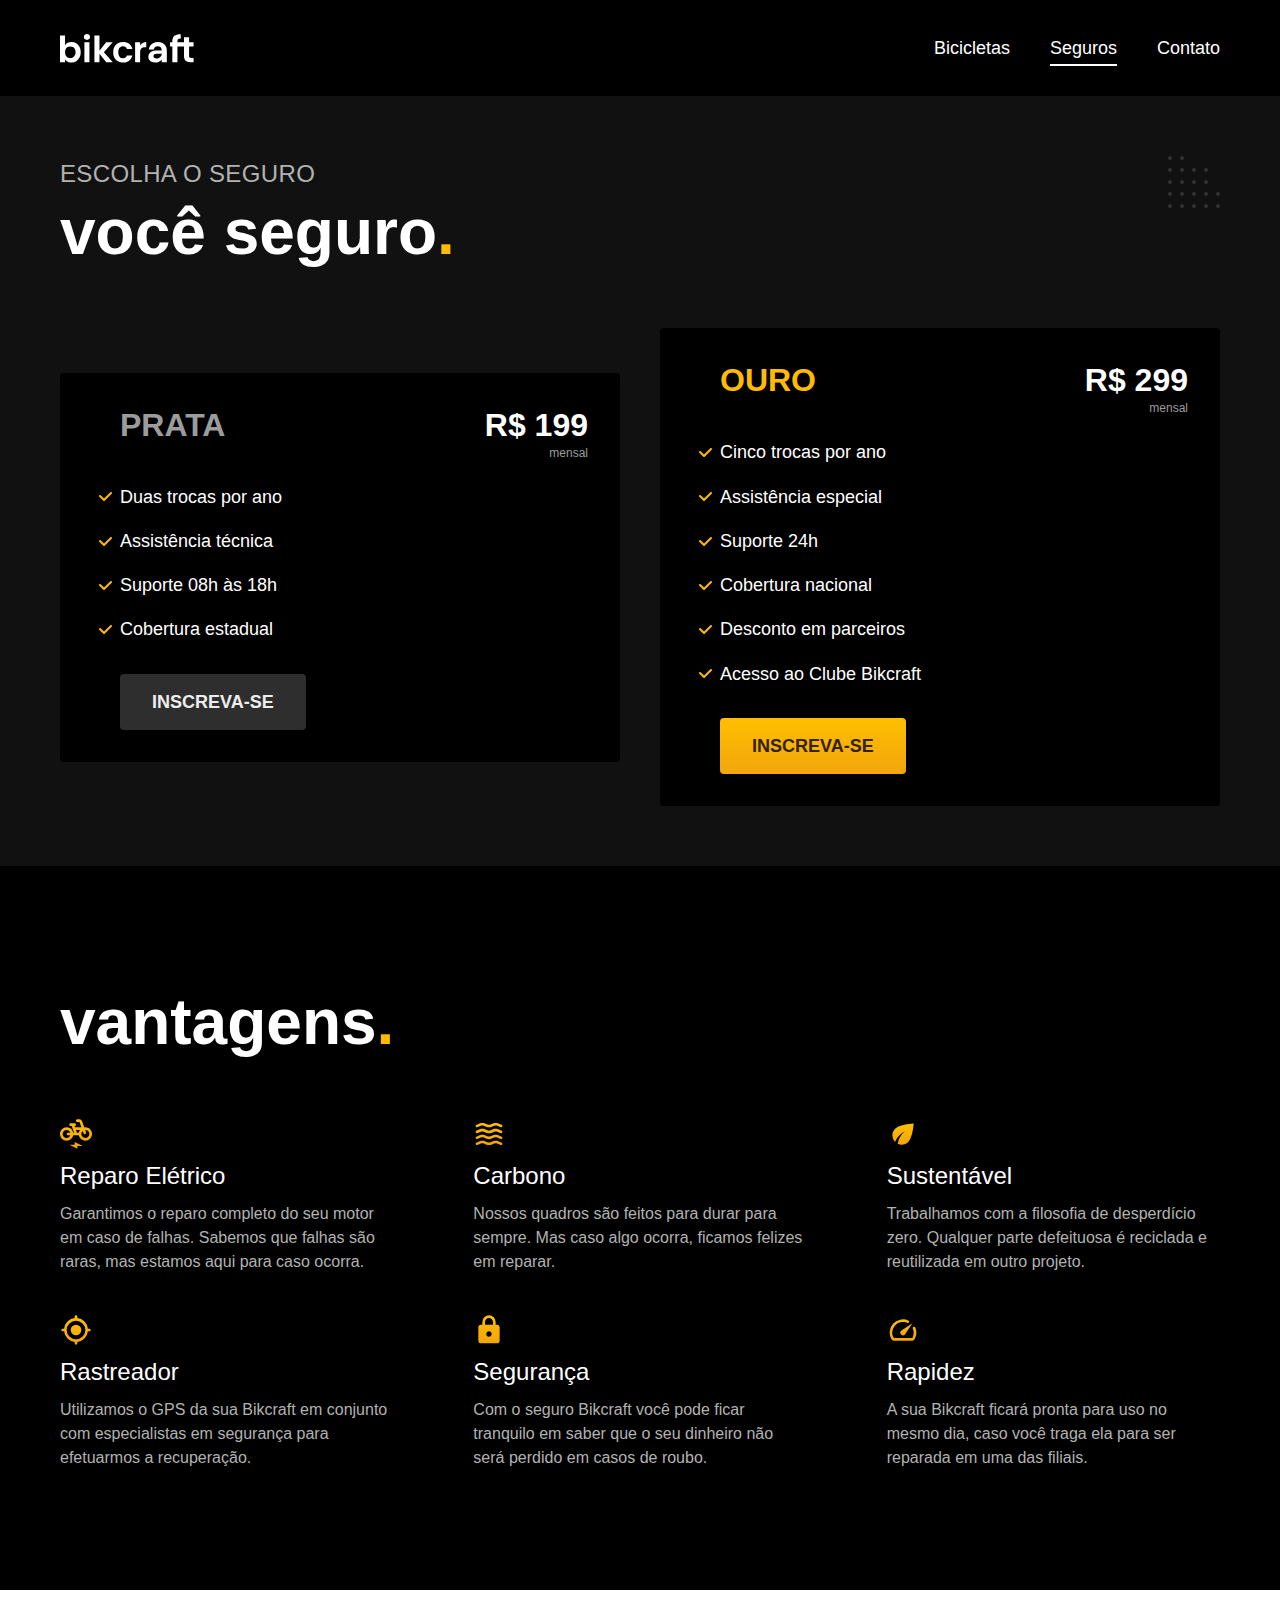
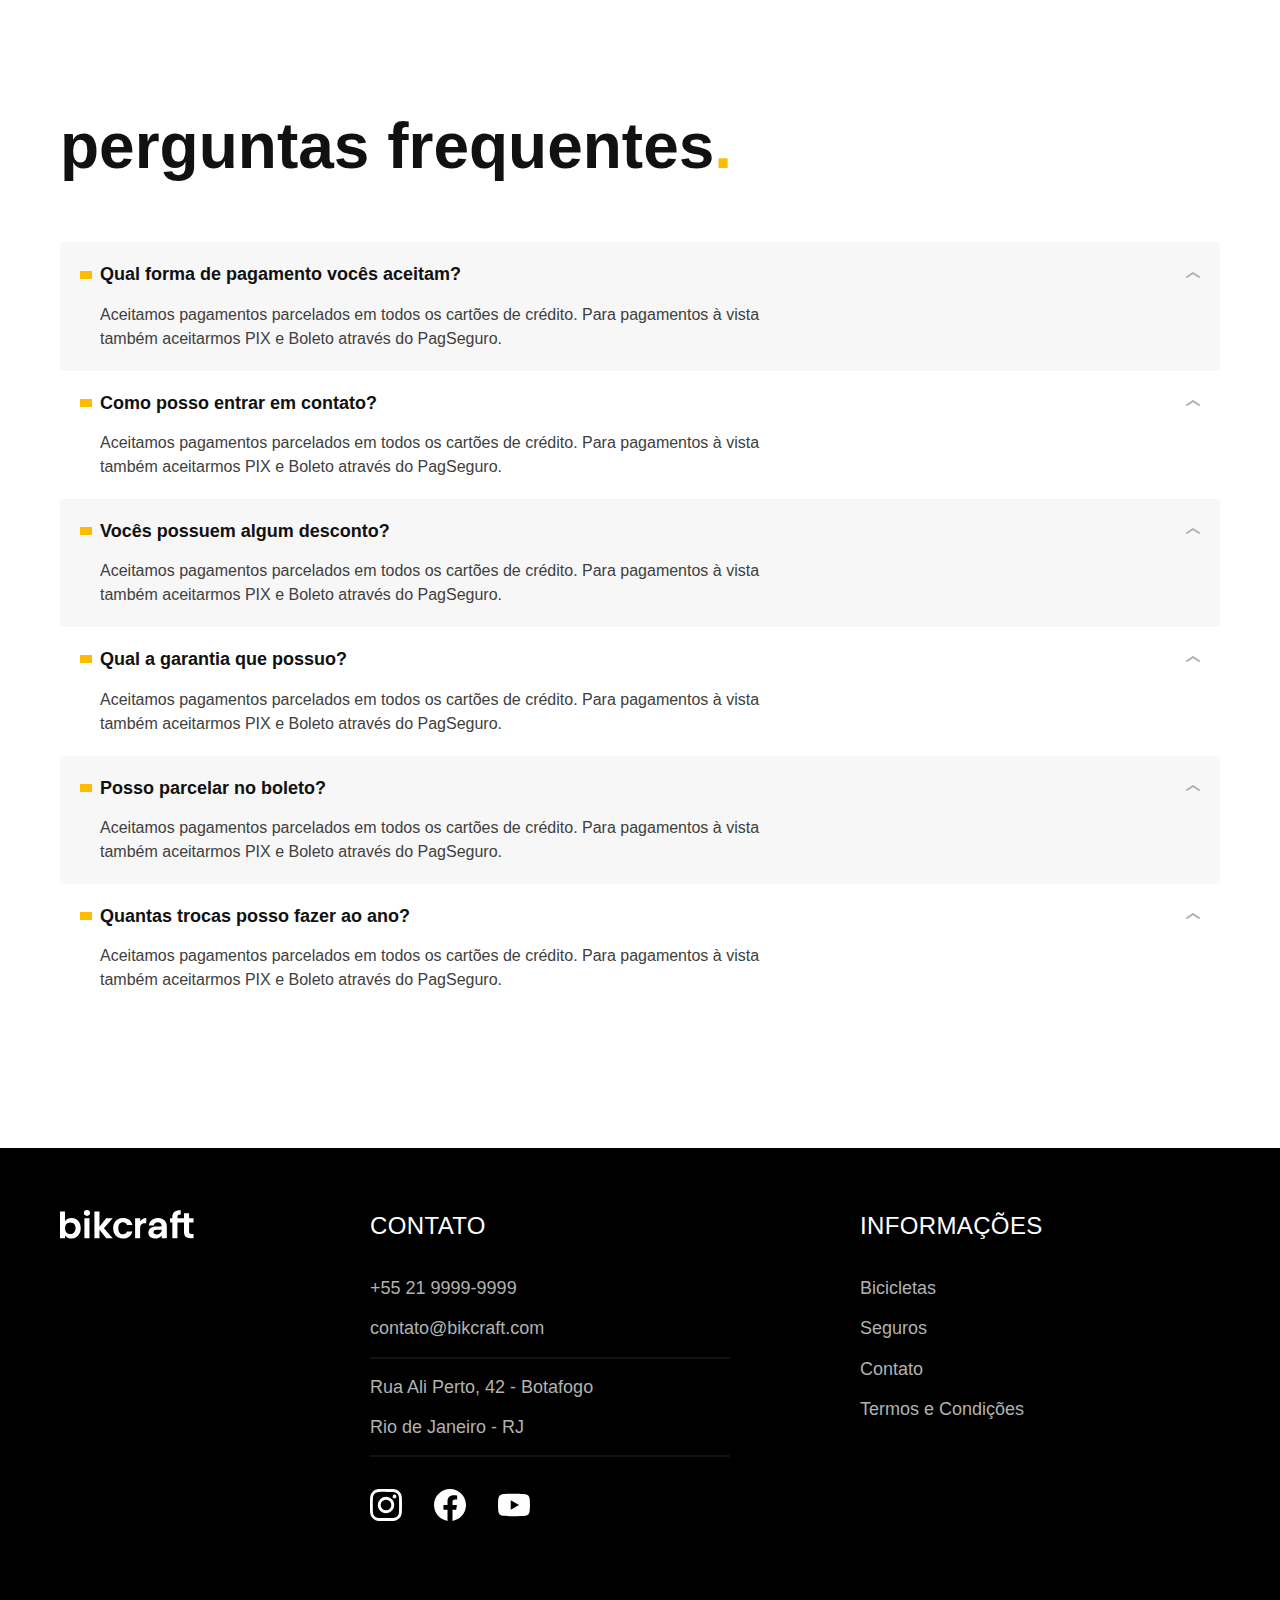
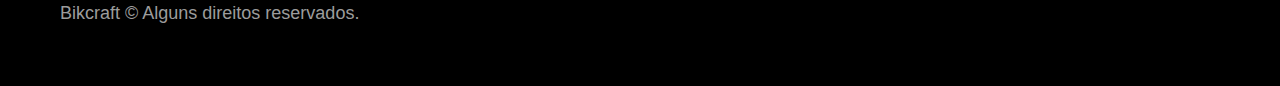
==== seguros.html @ 640259c8 "add active menu" ====
<!DOCTYPE html>
<html lang="pt-br">

<head>
  <meta charset="UTF-8">
  <meta name="viewport" content="width=device-width, initial-scale=1.0">

  <title>Seguros | Bikcraft</title>
  <meta name="description" content="Seguros.">

  <link rel="preload" href="./css/style.css" as="style">
  <link rel="stylesheet" href="./css/style.css">
</head>

<body id="seguros">
  <header class="header-bg">
    <div class="header container">
      <a href="./">
        <img src="./img/bikcraft.svg" alt="Bikcraft">
      </a>

      <nav aria-label="primaria">
        <ul class="header-menu font-1-m cor-0">
          <li><a href="./bicicletas.html">Bicicletas</a></li>
          <li><a href="./seguros.html">Seguros</a></li>
          <li><a href="./contato.html">Contato</a></li>
        </ul>
      </nav>
    </div>
  </header>

  <main class="seguros-bg">
    <div class="titulo-bg">
      <div class="titulo container">
        <p class="font-2-l-b cor-5">Escolha o seguro</p>
        <h1 class="font-1-xxl cor-0">você seguro<span class="cor-p1">.</span></h1>
      </div>
    </div>

    <div class="seguros container">

      <div class="seguros-item">
        <h3 class="font-1-xl cor-6">PRATA</h3>
        <span class="font-1-xl cor-0">R$ 199 <span class="font-1-xs cor-6">mensal</span></span>
        <ul class="font-2-m cor-0">
          <li>Duas trocas por ano</li>
          <li>Assistência técnica</li>
          <li>Suporte 08h às 18h</li>
          <li>Cobertura estadual</li>
        </ul>
        <a class="botao secundario" href="./orcamento.html?tipo=seguro&produto=prata">Inscreva-se</a>
      </div>

      <div class="seguros-item">
        <h3 class="font-1-xl cor-p1">OURO</h3>
        <span class="font-1-xl cor-0">R$ 299 <span class="font-1-xs cor-6">mensal</span></span>
        <ul class="font-2-m cor-0">
          <li>Cinco trocas por ano</li>
          <li>Assistência especial</li>
          <li>Suporte 24h</li>
          <li>Cobertura nacional</li>
          <li>Desconto em parceiros</li>
          <li>Acesso ao Clube Bikcraft</li>
        </ul>
        <a class="botao" href="./orcamento.html?tipo=seguro&produto=ouro">Inscreva-se</a>
      </div>
    </div>
  </main>

  <article class="vantagens-bg">
    <div class="vantagens container">
      <h2 class="font-1-xxl cor-0">vantagens<span class="cor-p1">.</span></h2>
      <ul>
        <li>
          <img src="./img/icones/eletrica.svg" alt="">
          <h3 class="font-1-l cor-0">Reparo Elétrico</h3>
          <p class="font-2-s cor-5">Garantimos o reparo completo do seu motor em caso de falhas. Sabemos que falhas são raras, mas estamos aqui para caso ocorra.</p>
        </li>
        <li>
          <img src="./img/icones/carbono.svg" alt="">
          <h3 class="font-1-l cor-0">Carbono</h3>
          <p class="font-2-s cor-5">Nossos quadros são feitos para durar para sempre. Mas caso algo ocorra, ficamos felizes em reparar.</p>
        </li>
        <li>
          <img src="./img/icones/sustentavel.svg" alt="">
          <h3 class="font-1-l cor-0">Sustentável</h3>
          <p class="font-2-s cor-5">Trabalhamos com a filosofia de desperdício zero. Qualquer parte defeituosa é reciclada e reutilizada em outro projeto.</p>
        </li>
        <li>
          <img src="./img/icones/rastreador.svg" alt="">
          <h3 class="font-1-l cor-0">Rastreador</h3>
          <p class="font-2-s cor-5">Utilizamos o GPS da sua Bikcraft em conjunto com especialistas em segurança para efetuarmos a recuperação.</p>
        </li>
        <li>
          <img src="./img/icones/seguro.svg" alt="">
          <h3 class="font-1-l cor-0">Segurança</h3>
          <p class="font-2-s cor-5">Com o seguro Bikcraft você pode ficar tranquilo em saber que o seu dinheiro não será perdido em casos de roubo.</p>
        </li>
        <li>
          <img src="./img/icones/velocidade.svg" alt="">
          <h3 class="font-1-l cor-0">Rapidez</h3>
          <p class="font-2-s cor-5">A sua Bikcraft ficará pronta para uso no mesmo dia, caso você traga ela para ser reparada em uma das filiais.</p>
        </li>
      </ul>
    </div>
  </article>

  <article class="perguntas container">
    <h2 class="font-1-xxl">perguntas frequentes<span class="cor-p1">.</span></h2>

    <dl>
      <div>
        <dt class="font-1-m-b">Qual forma de pagamento vocês aceitam?</dt>
        <dd class="font-2-s cor-9">Aceitamos pagamentos parcelados em todos os cartões de crédito. Para pagamentos à vista também aceitarmos PIX e Boleto através do PagSeguro.</dd>
      </div>
      <div>
        <dt class="font-1-m-b">Como posso entrar em contato?</dt>
        <dd class="font-2-s cor-9">Aceitamos pagamentos parcelados em todos os cartões de crédito. Para pagamentos à vista também aceitarmos PIX e Boleto através do PagSeguro.</dd>
      </div>
      <div>
        <dt class="font-1-m-b">Vocês possuem algum desconto?</dt>
        <dd class="font-2-s cor-9">Aceitamos pagamentos parcelados em todos os cartões de crédito. Para pagamentos à vista também aceitarmos PIX e Boleto através do PagSeguro.</dd>
      </div>
      <div>
        <dt class="font-1-m-b">Qual a garantia que possuo?</dt>
        <dd class="font-2-s cor-9">Aceitamos pagamentos parcelados em todos os cartões de crédito. Para pagamentos à vista também aceitarmos PIX e Boleto através do PagSeguro.</dd>
      </div>
      <div>
        <dt class="font-1-m-b">Posso parcelar no boleto?</dt>
        <dd class="font-2-s cor-9">Aceitamos pagamentos parcelados em todos os cartões de crédito. Para pagamentos à vista também aceitarmos PIX e Boleto através do PagSeguro.</dd>
      </div>
      <div>
        <dt class="font-1-m-b">Quantas trocas posso fazer ao ano?</dt>
        <dd class="font-2-s cor-9">Aceitamos pagamentos parcelados em todos os cartões de crédito. Para pagamentos à vista também aceitarmos PIX e Boleto através do PagSeguro.</dd>
      </div>
    </dl>
  </article>

  <footer class="footer-bg">
    <div class="footer container">
      <img src="./img/bikcraft.svg" alt="Bikcraft">
      <div class="footer-contato">
        <h3 class="font-2-l-b cor-0">Contato</h3>
        <ul class="font-2-m cor-5">
          <li><a href="tel:+552199999999">+55 21 9999-9999</a></li>
          <li><a href="mailto:contato@bikcraft.com">contato@bikcraft.com</a></li>
          <li>Rua Ali Perto, 42 - Botafogo</li>
          <li>Rio de Janeiro - RJ</li>
        </ul>
        <div class="footer-redes">
          <a href="./">
            <img src="./img/redes/instagram.svg" alt="Instagram">
          </a>
          <a href="./">
            <img src="./img/redes/facebook.svg" alt="Facebook">
          </a>
          <a href="./">
            <img src="./img/redes/youtube.svg" alt="Youtube">
          </a>
        </div>
      </div>
      <div class="footer-informacoes">
        <h3 class="font-2-l-b cor-0">Informações</h3>
        <nav>
          <ul class="font-1-m cor-5">
            <li><a href="./bicicletas.html">Bicicletas</a></li>
            <li><a href="./seguros.html">Seguros</a></li>
            <li><a href="./contato.html">Contato</a></li>
            <li><a href="./termos.html">Termos e Condições</a></li>
          </ul>
        </nav>
      </div>
      <p class="footer-copy font-2-m cor-6">Bikcraft © Alguns direitos reservados.</p>
    </div>
  </footer>
  <script src="./js/script.js"></script>
</body>

</html>
---- css/style.css ----
@import "./global/global.css";
@import "./utilidades/tipografia.css";
@import "./utilidades/cores.css";

@import "./global/header.css";
@import "./global/footer.css";

/* Utilidades */
@import "./utilidades/componentes.css";
@import "./utilidades/formulario.css";

/* Home */
@import "./home/introducao.css";
@import "./home/tecnologia.css";
@import "./home/parceiros.css";
@import "./home/depoimento.css";

/* Bicicletas */
@import "./bicicletas/bicicletas-lista.css";
@import "./bicicletas/bicicletas.css";

/* Bicicleta */
@import "./bicicleta/bicicleta.css";
@import "./bicicleta/seguro.css";

/* Seguros */
@import "./seguros/seguros.css";
@import "./seguros/vantagens.css";
@import "./seguros/perguntas.css";

/* Contato */
@import "./contato/contato.css";
@import "./contato/lojas.css";

/* Contato */
@import "./orcamento/orcamento.css";

/* Termos */
@import "./termos/termos.css";
---- css/style.css ----
@import "./global/global.css";
@import "./utilidades/tipografia.css";
@import "./utilidades/cores.css";

@import "./global/header.css";
@import "./global/footer.css";

/* Utilidades */
@import "./utilidades/componentes.css";
@import "./utilidades/formulario.css";

/* Home */
@import "./home/introducao.css";
@import "./home/tecnologia.css";
@import "./home/parceiros.css";
@import "./home/depoimento.css";

/* Bicicletas */
@import "./bicicletas/bicicletas-lista.css";
@import "./bicicletas/bicicletas.css";

/* Bicicleta */
@import "./bicicleta/bicicleta.css";
@import "./bicicleta/seguro.css";

/* Seguros */
@import "./seguros/seguros.css";
@import "./seguros/vantagens.css";
@import "./seguros/perguntas.css";

/* Contato */
@import "./contato/contato.css";
@import "./contato/lojas.css";

/* Contato */
@import "./orcamento/orcamento.css";

/* Termos */
@import "./termos/termos.css";
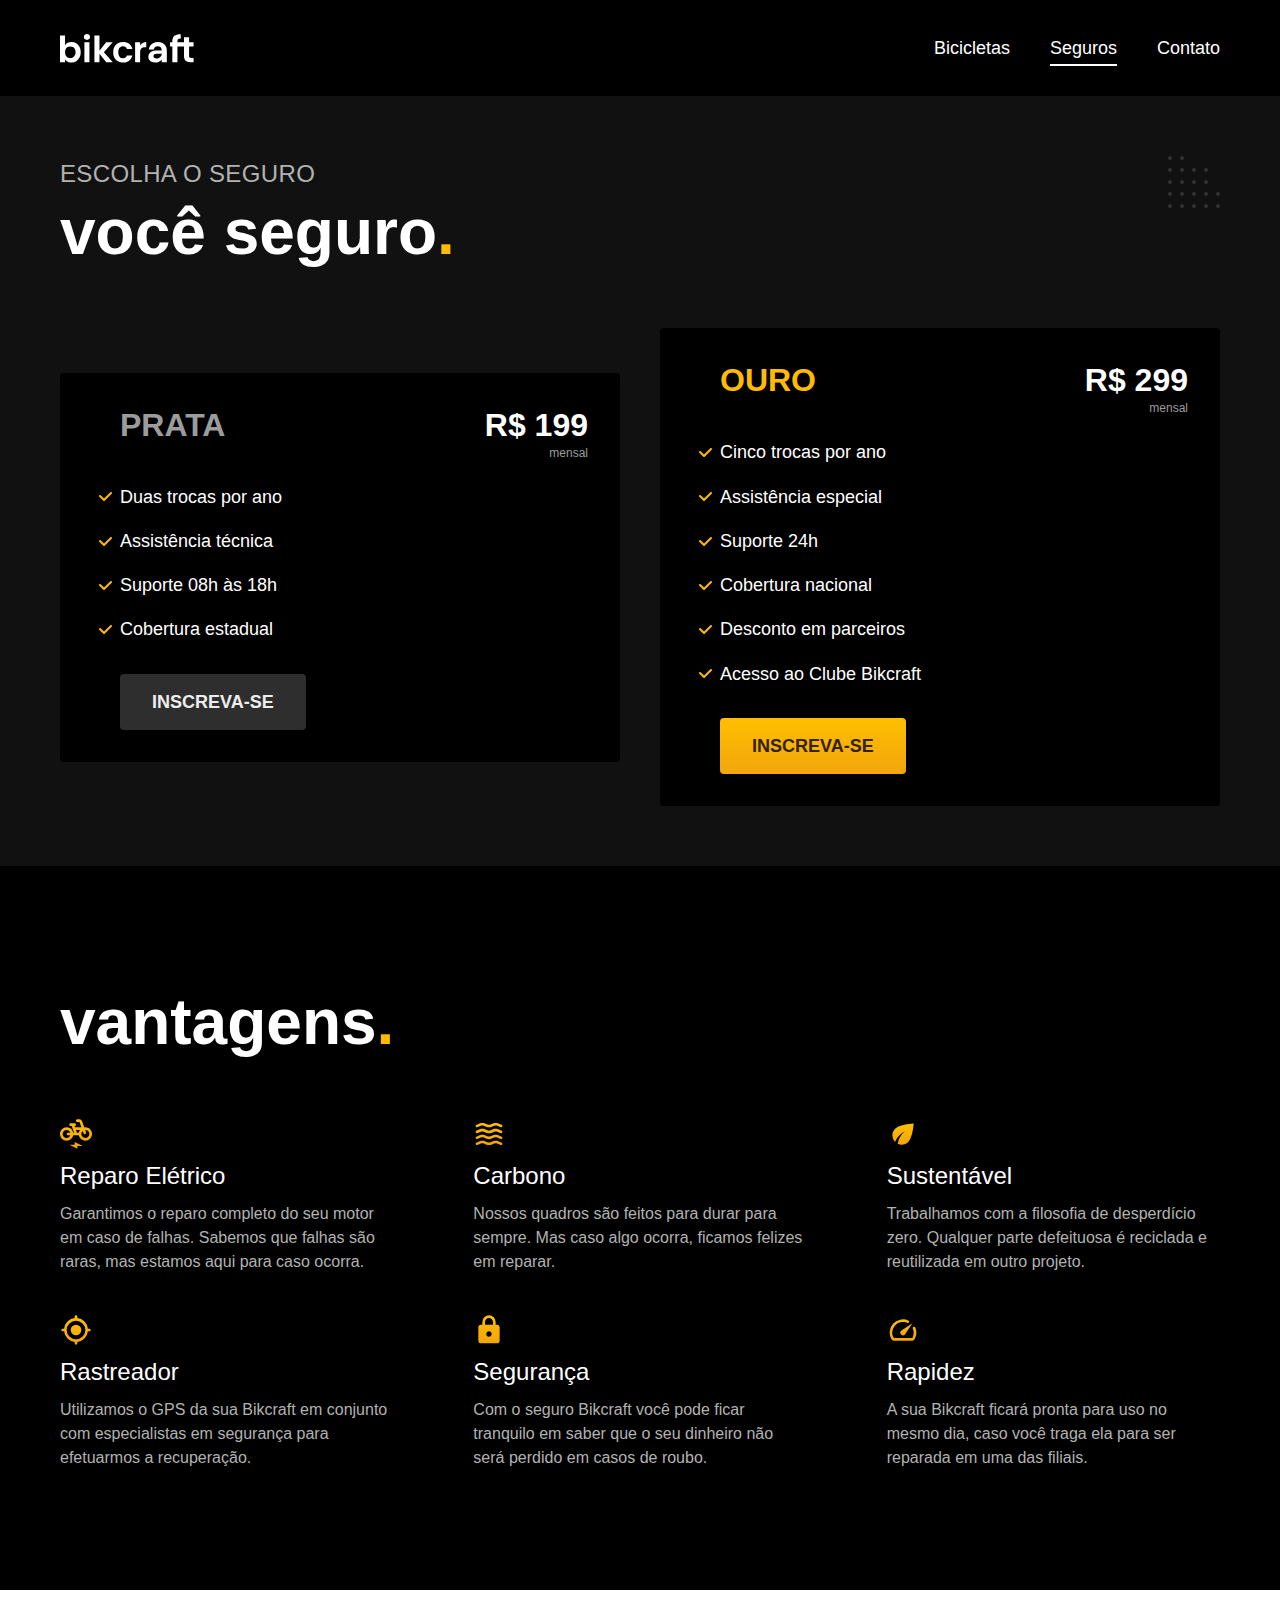
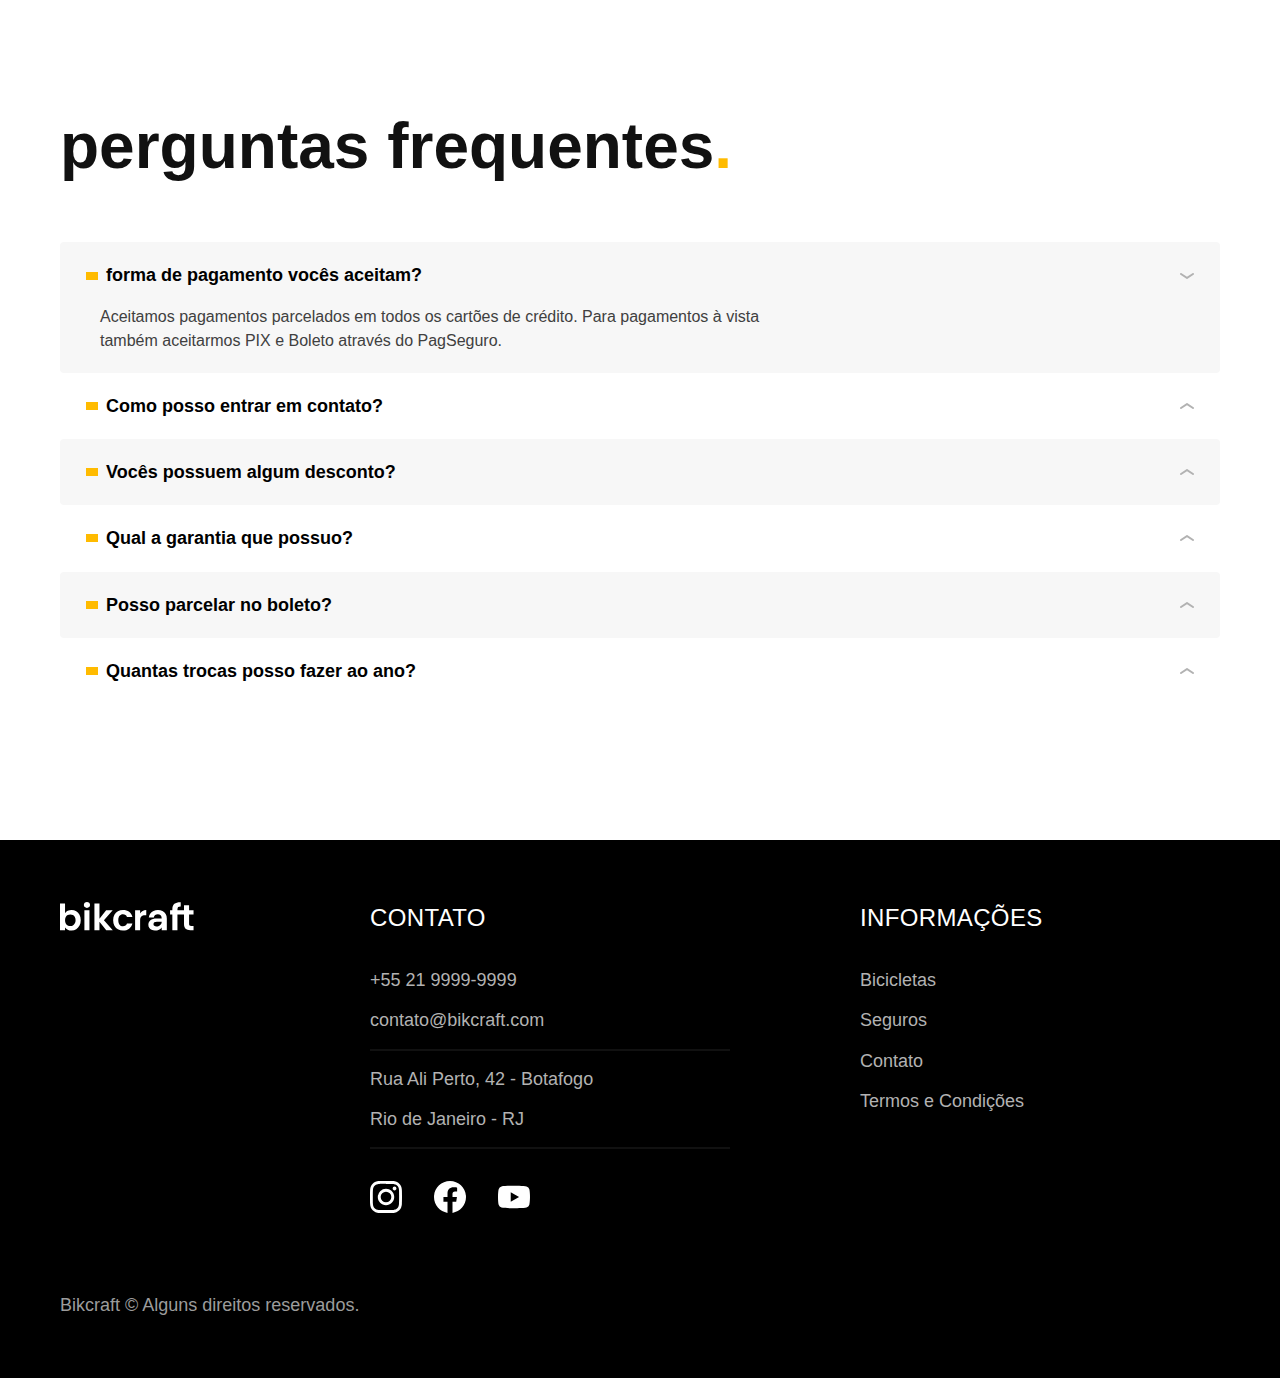
==== commit 0cae4edc: "javascript faq" ====
--- a/seguros.html
+++ b/seguros.html
@@ -110,28 +110,28 @@
 
     <dl>
       <div>
-        <dt class="font-1-m-b">Qual forma de pagamento vocês aceitam?</dt>
-        <dd class="font-2-s cor-9">Aceitamos pagamentos parcelados em todos os cartões de crédito. Para pagamentos à vista também aceitarmos PIX e Boleto através do PagSeguro.</dd>
+        <dt><button class="font-1-m-b" aria-controls="pergunta1" aria-expanded="true"> forma de pagamento vocês aceitam?</button></dt>
+        <dd class="font-2-s cor-9 ativo" id="pergunta1">Aceitamos pagamentos parcelados em todos os cartões de crédito. Para pagamentos à vista também aceitarmos PIX e Boleto através do PagSeguro.</dd>
       </div>
       <div>
-        <dt class="font-1-m-b">Como posso entrar em contato?</dt>
-        <dd class="font-2-s cor-9">Aceitamos pagamentos parcelados em todos os cartões de crédito. Para pagamentos à vista também aceitarmos PIX e Boleto através do PagSeguro.</dd>
+        <dt><button class="font-1-m-b" aria-controls="pergunta2" aria-expanded="false">Como posso entrar em contato?</button></dt>
+        <dd class="font-2-s cor-9" id="pergunta2">Aceitamos pagamentos parcelados em todos os cartões de crédito. Para pagamentos à vista também aceitarmos PIX e Boleto através do PagSeguro.</dd>
       </div>
       <div>
-        <dt class="font-1-m-b">Vocês possuem algum desconto?</dt>
-        <dd class="font-2-s cor-9">Aceitamos pagamentos parcelados em todos os cartões de crédito. Para pagamentos à vista também aceitarmos PIX e Boleto através do PagSeguro.</dd>
+        <dt><button class="font-1-m-b" aria-controls="pergunta3" aria-expanded="false">Vocês possuem algum desconto?</button></dt>
+        <dd class="font-2-s cor-9" id="pergunta3">Aceitamos pagamentos parcelados em todos os cartões de crédito. Para pagamentos à vista também aceitarmos PIX e Boleto através do PagSeguro.</dd>
       </div>
       <div>
-        <dt class="font-1-m-b">Qual a garantia que possuo?</dt>
-        <dd class="font-2-s cor-9">Aceitamos pagamentos parcelados em todos os cartões de crédito. Para pagamentos à vista também aceitarmos PIX e Boleto através do PagSeguro.</dd>
+        <dt><button class="font-1-m-b" aria-controls="pergunta4" aria-expanded="false">Qual a garantia que possuo?</button></dt>
+        <dd class="font-2-s cor-9" id="pergunta4">Aceitamos pagamentos parcelados em todos os cartões de crédito. Para pagamentos à vista também aceitarmos PIX e Boleto através do PagSeguro.</dd>
       </div>
       <div>
-        <dt class="font-1-m-b">Posso parcelar no boleto?</dt>
-        <dd class="font-2-s cor-9">Aceitamos pagamentos parcelados em todos os cartões de crédito. Para pagamentos à vista também aceitarmos PIX e Boleto através do PagSeguro.</dd>
+        <dt><button class="font-1-m-b" aria-controls="pergunta5" aria-expanded="false">Posso parcelar no boleto?</button></dt>
+        <dd class="font-2-s cor-9" id="pergunta5">Aceitamos pagamentos parcelados em todos os cartões de crédito. Para pagamentos à vista também aceitarmos PIX e Boleto através do PagSeguro.</dd>
       </div>
       <div>
-        <dt class="font-1-m-b">Quantas trocas posso fazer ao ano?</dt>
-        <dd class="font-2-s cor-9">Aceitamos pagamentos parcelados em todos os cartões de crédito. Para pagamentos à vista também aceitarmos PIX e Boleto através do PagSeguro.</dd>
+        <dt><button class="font-1-m-b" aria-controls="pergunta6" aria-expanded="false">Quantas trocas posso fazer ao ano?</button></dt>
+        <dd class="font-2-s cor-9" id="pergunta6">Aceitamos pagamentos parcelados em todos os cartões de crédito. Para pagamentos à vista também aceitarmos PIX e Boleto através do PagSeguro.</dd>
       </div>
     </dl>
   </article>
